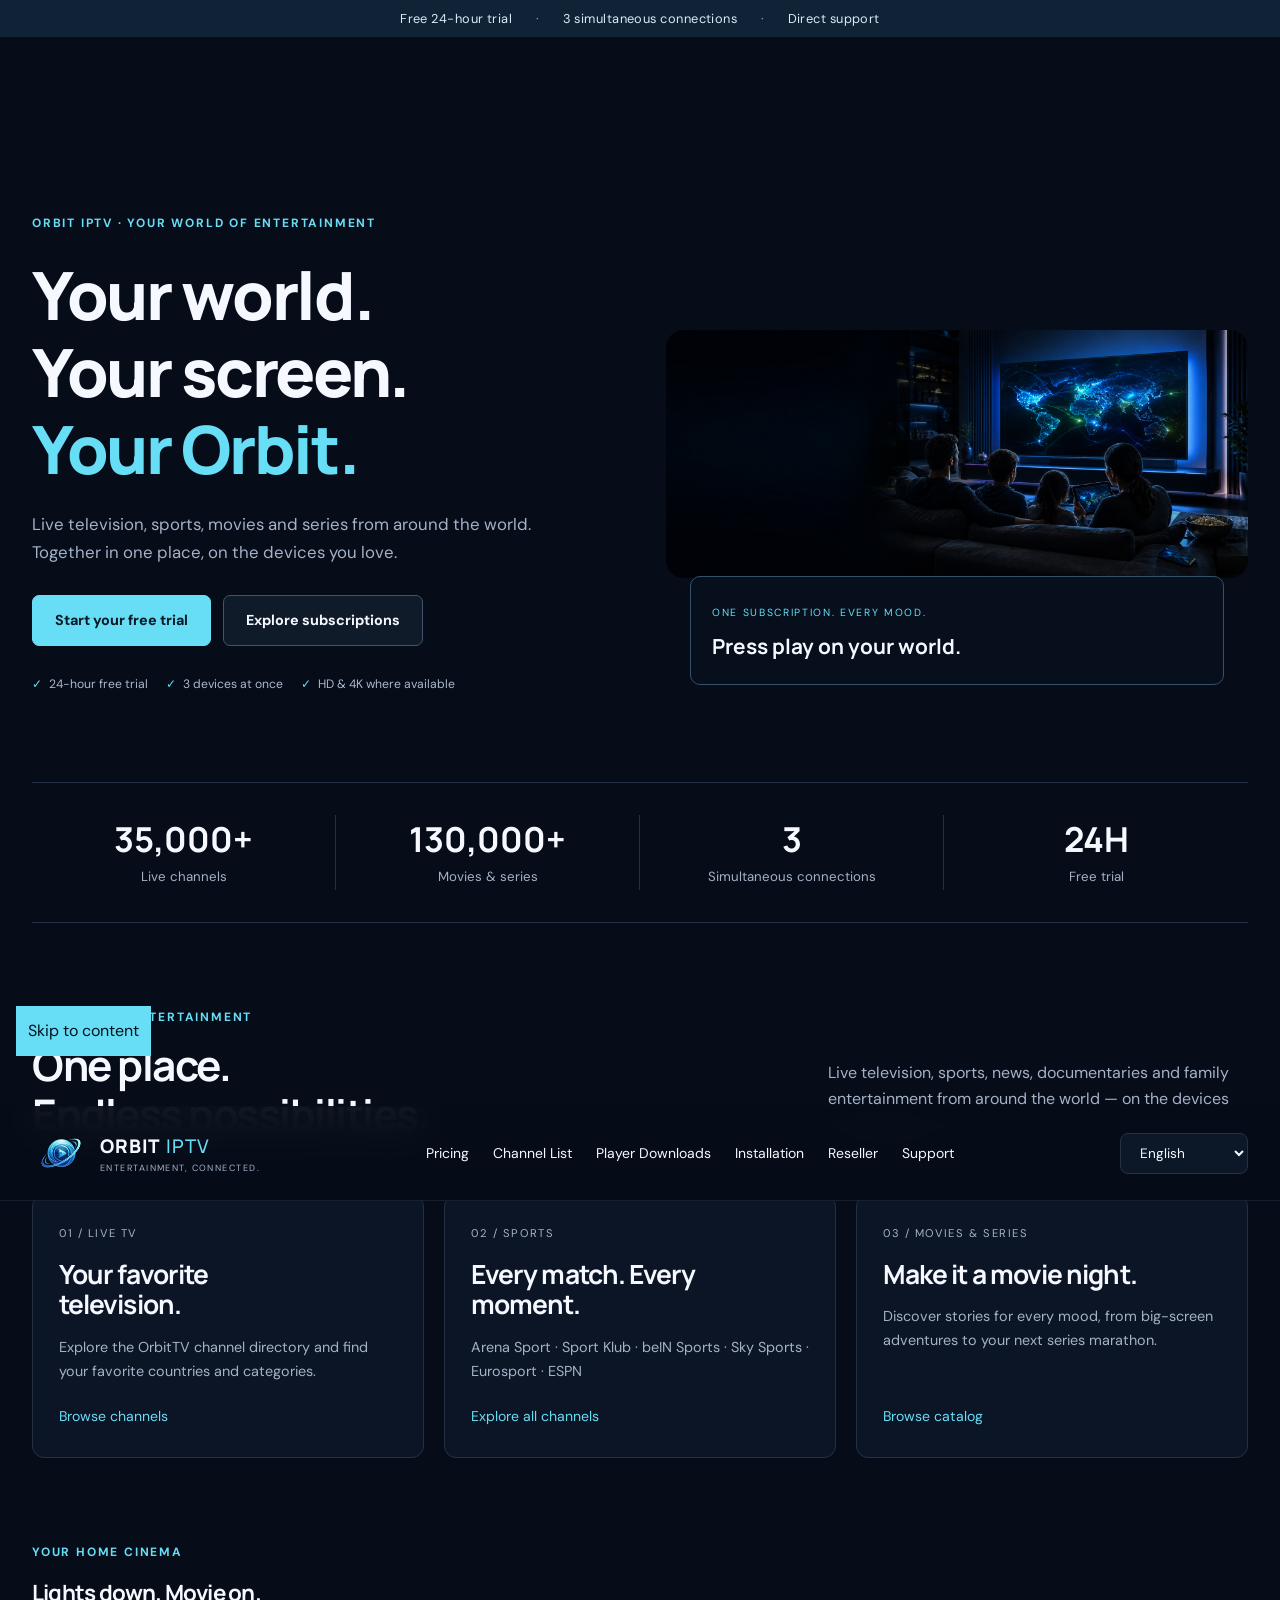
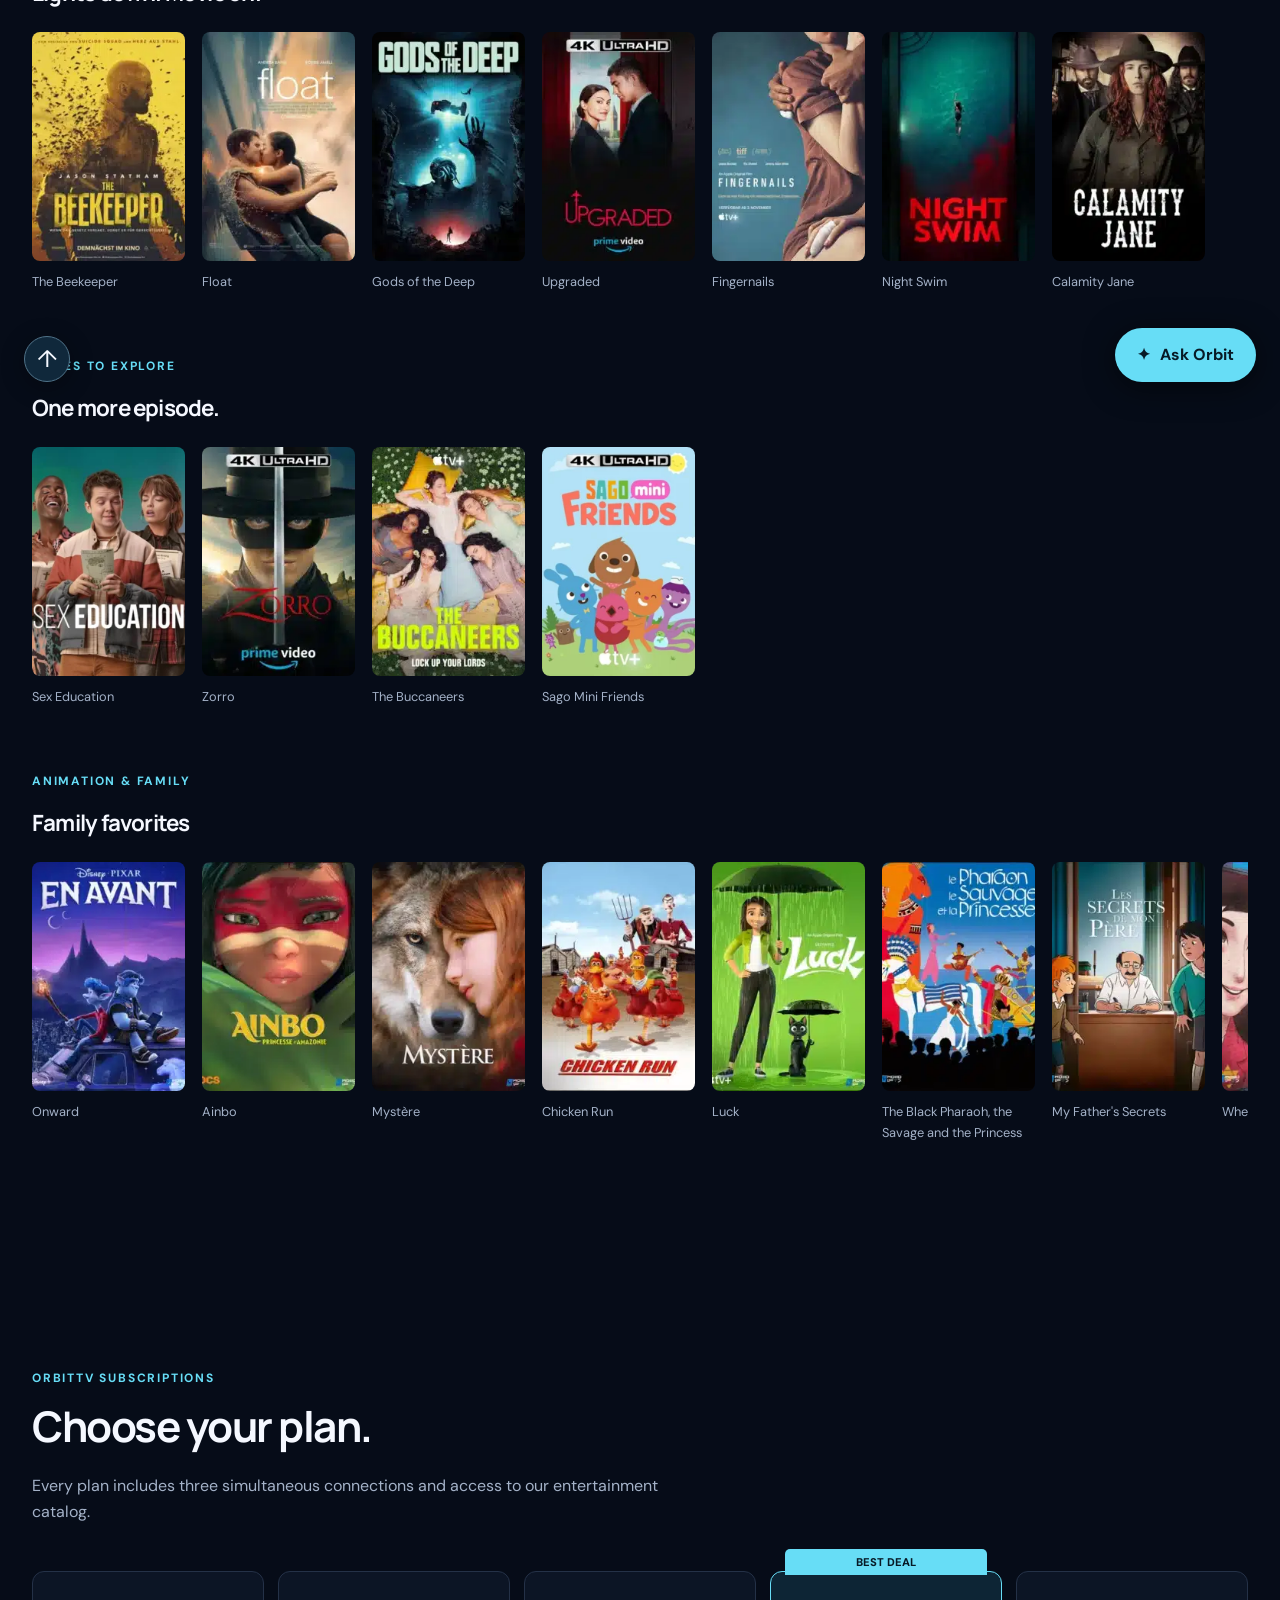
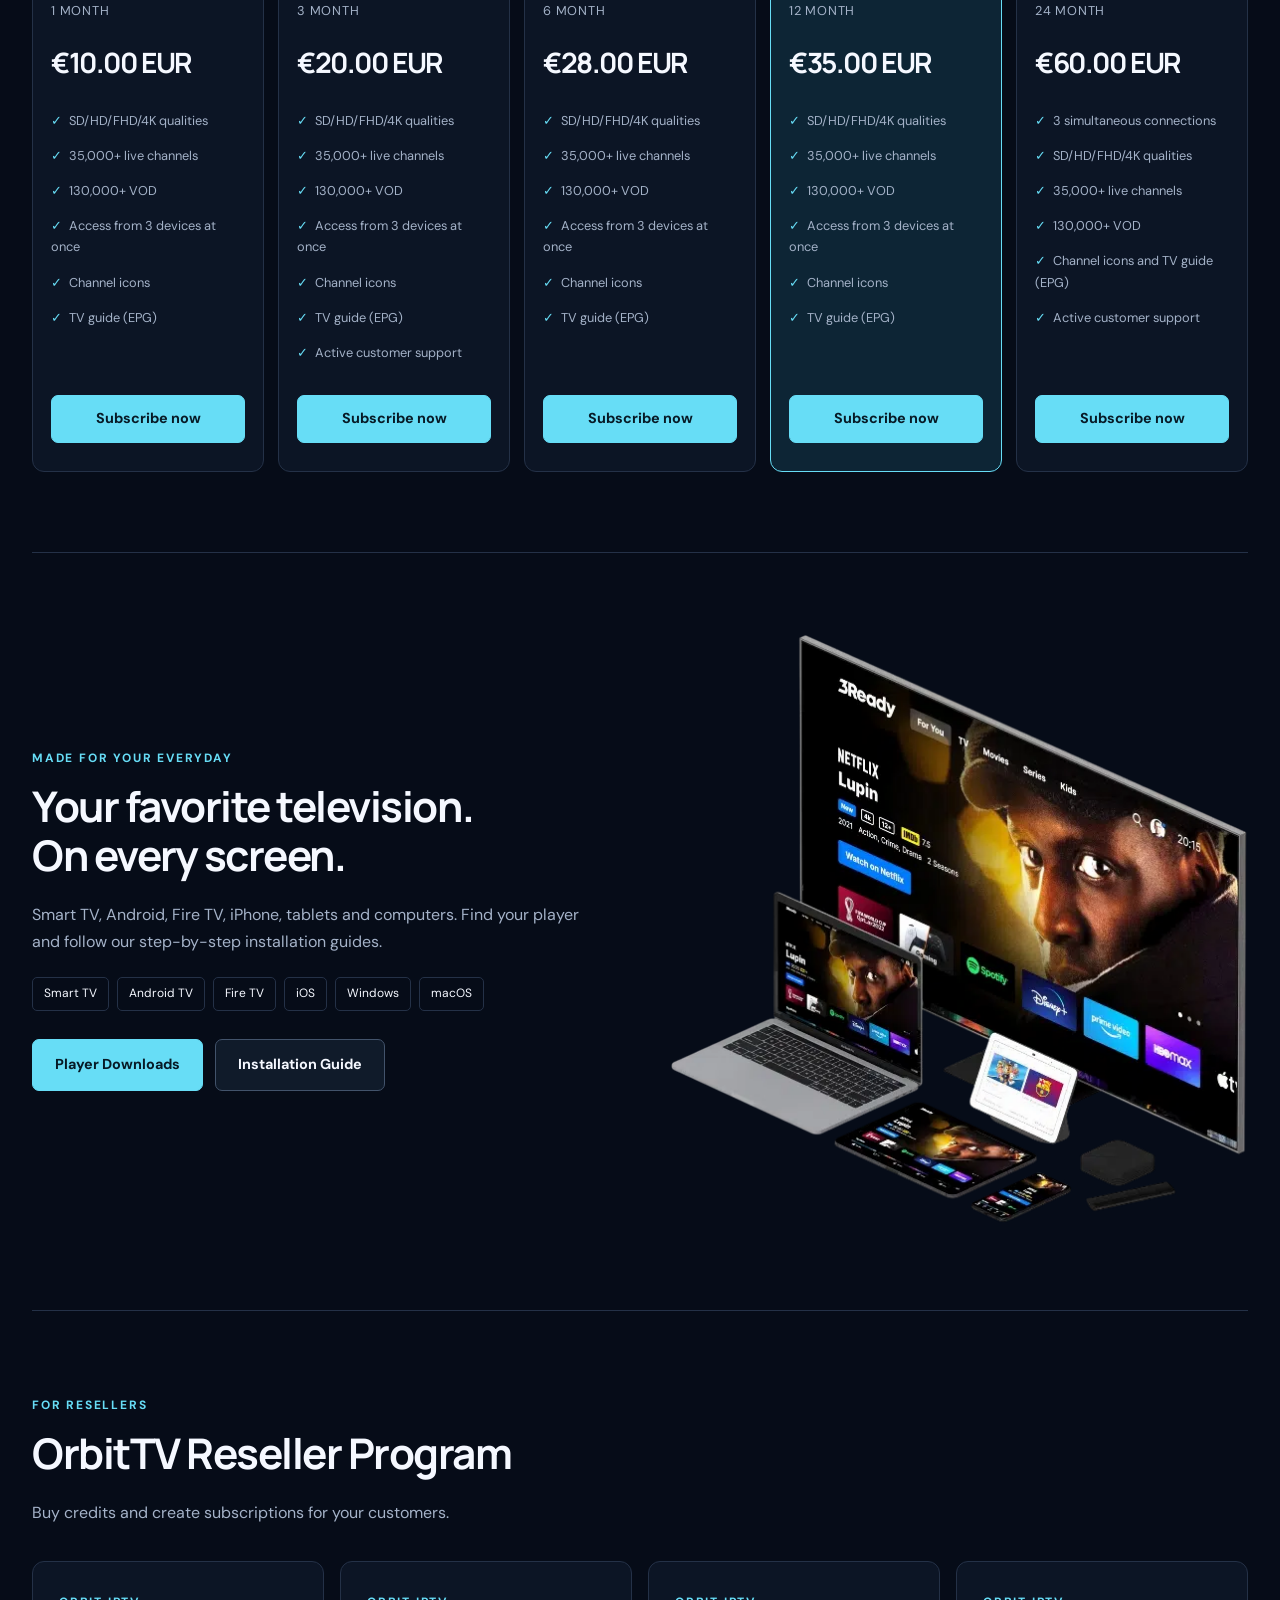
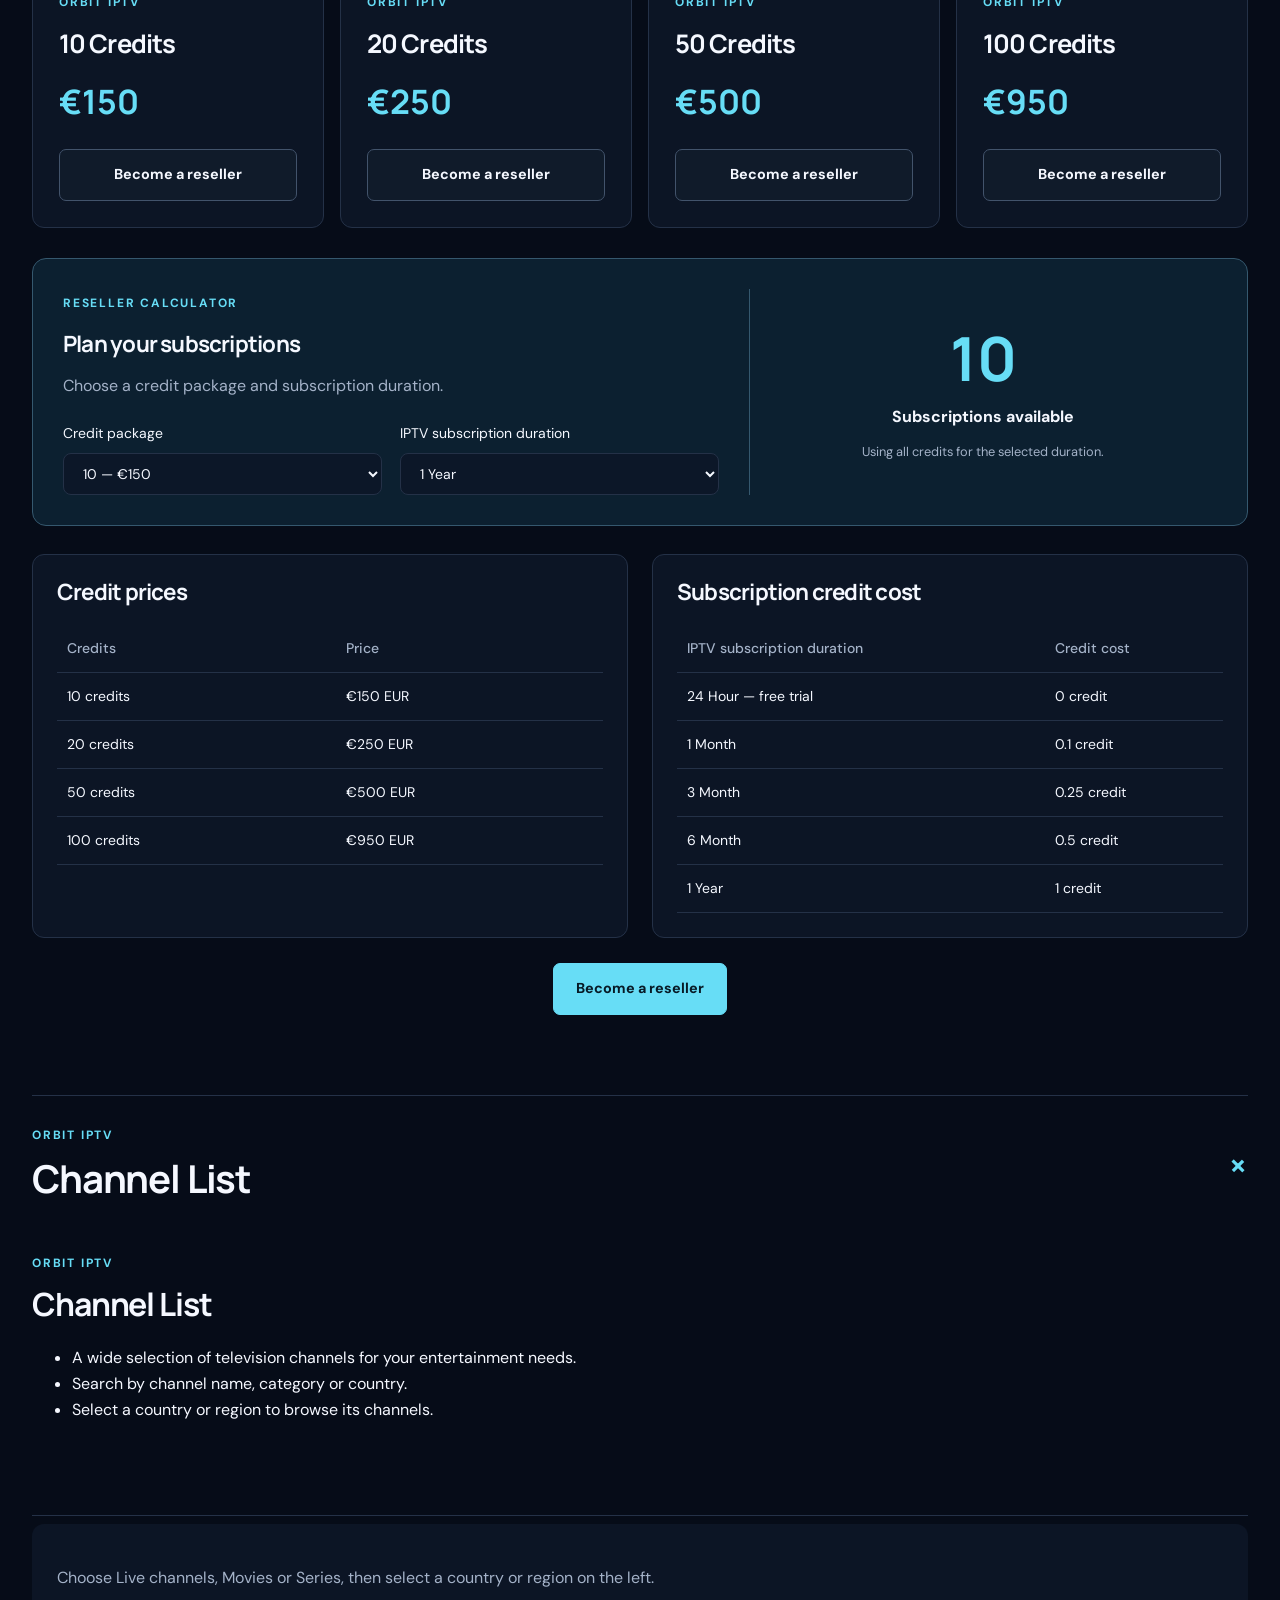
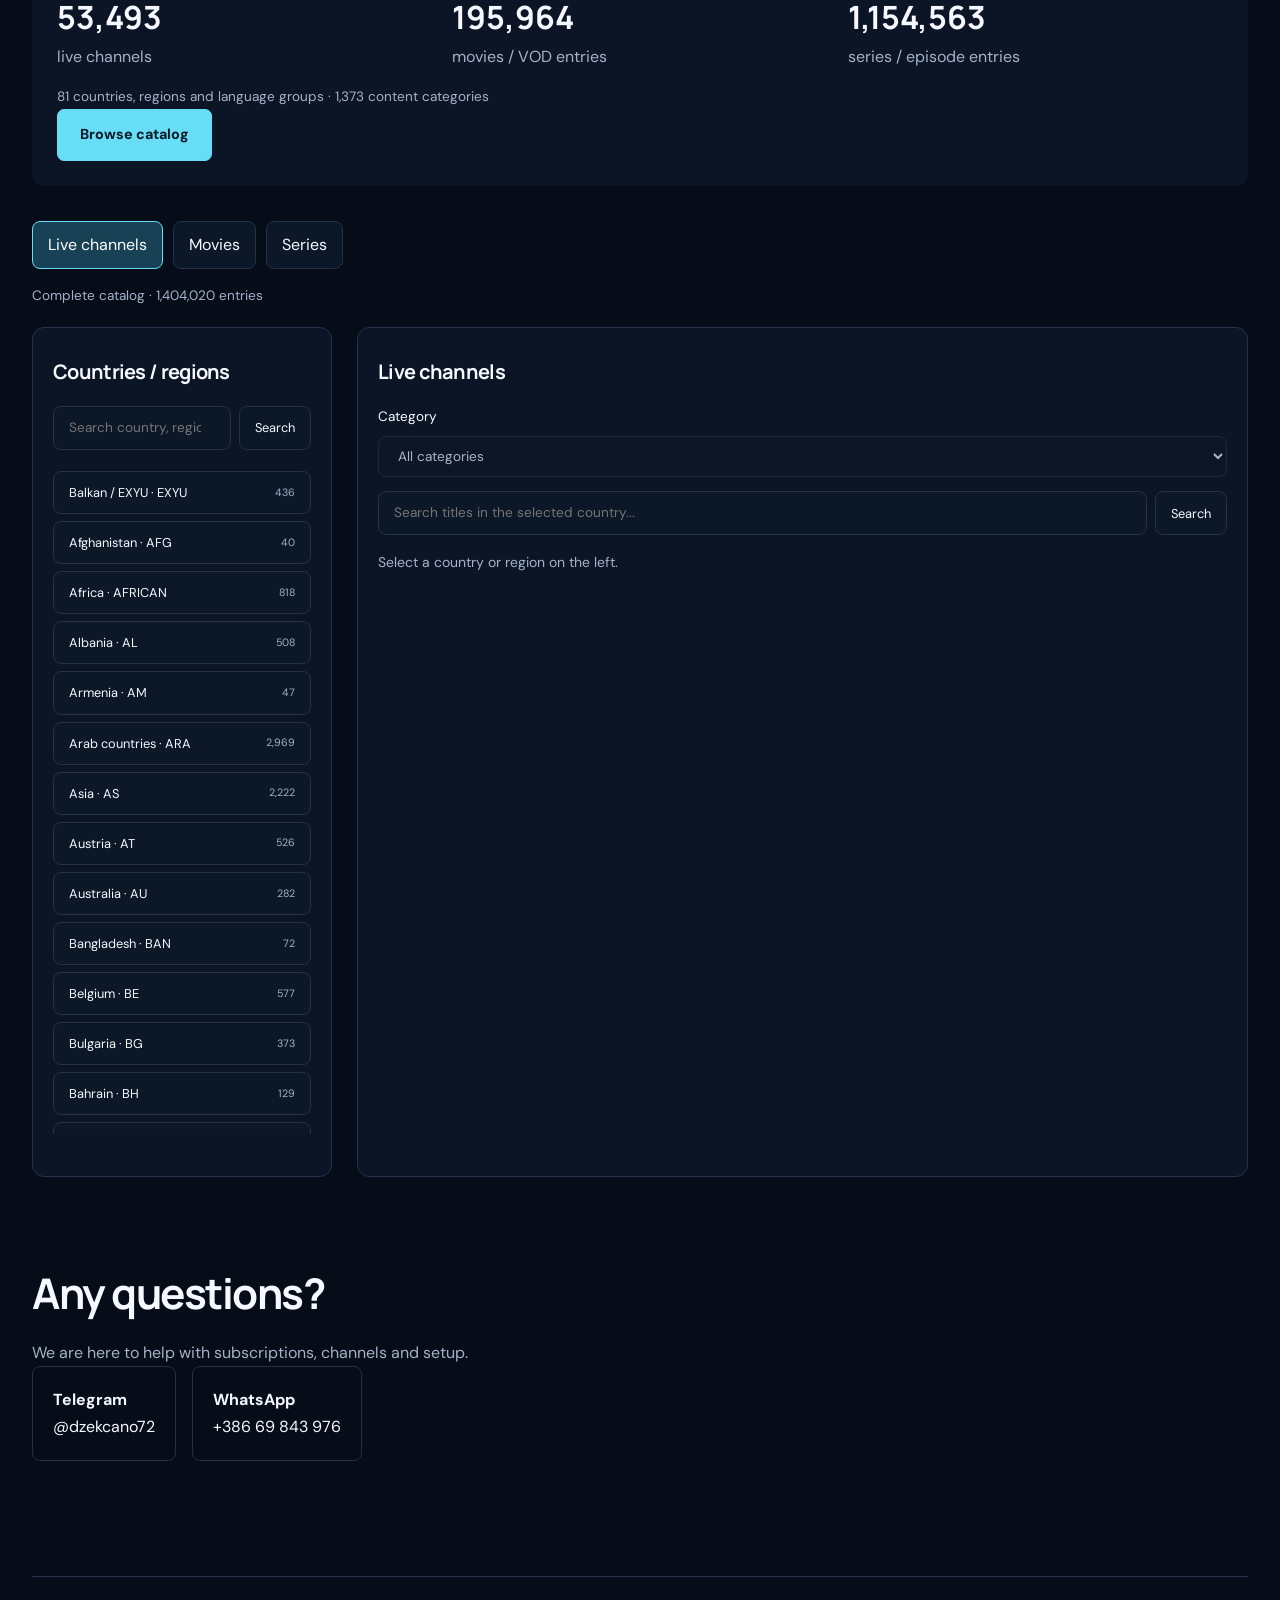
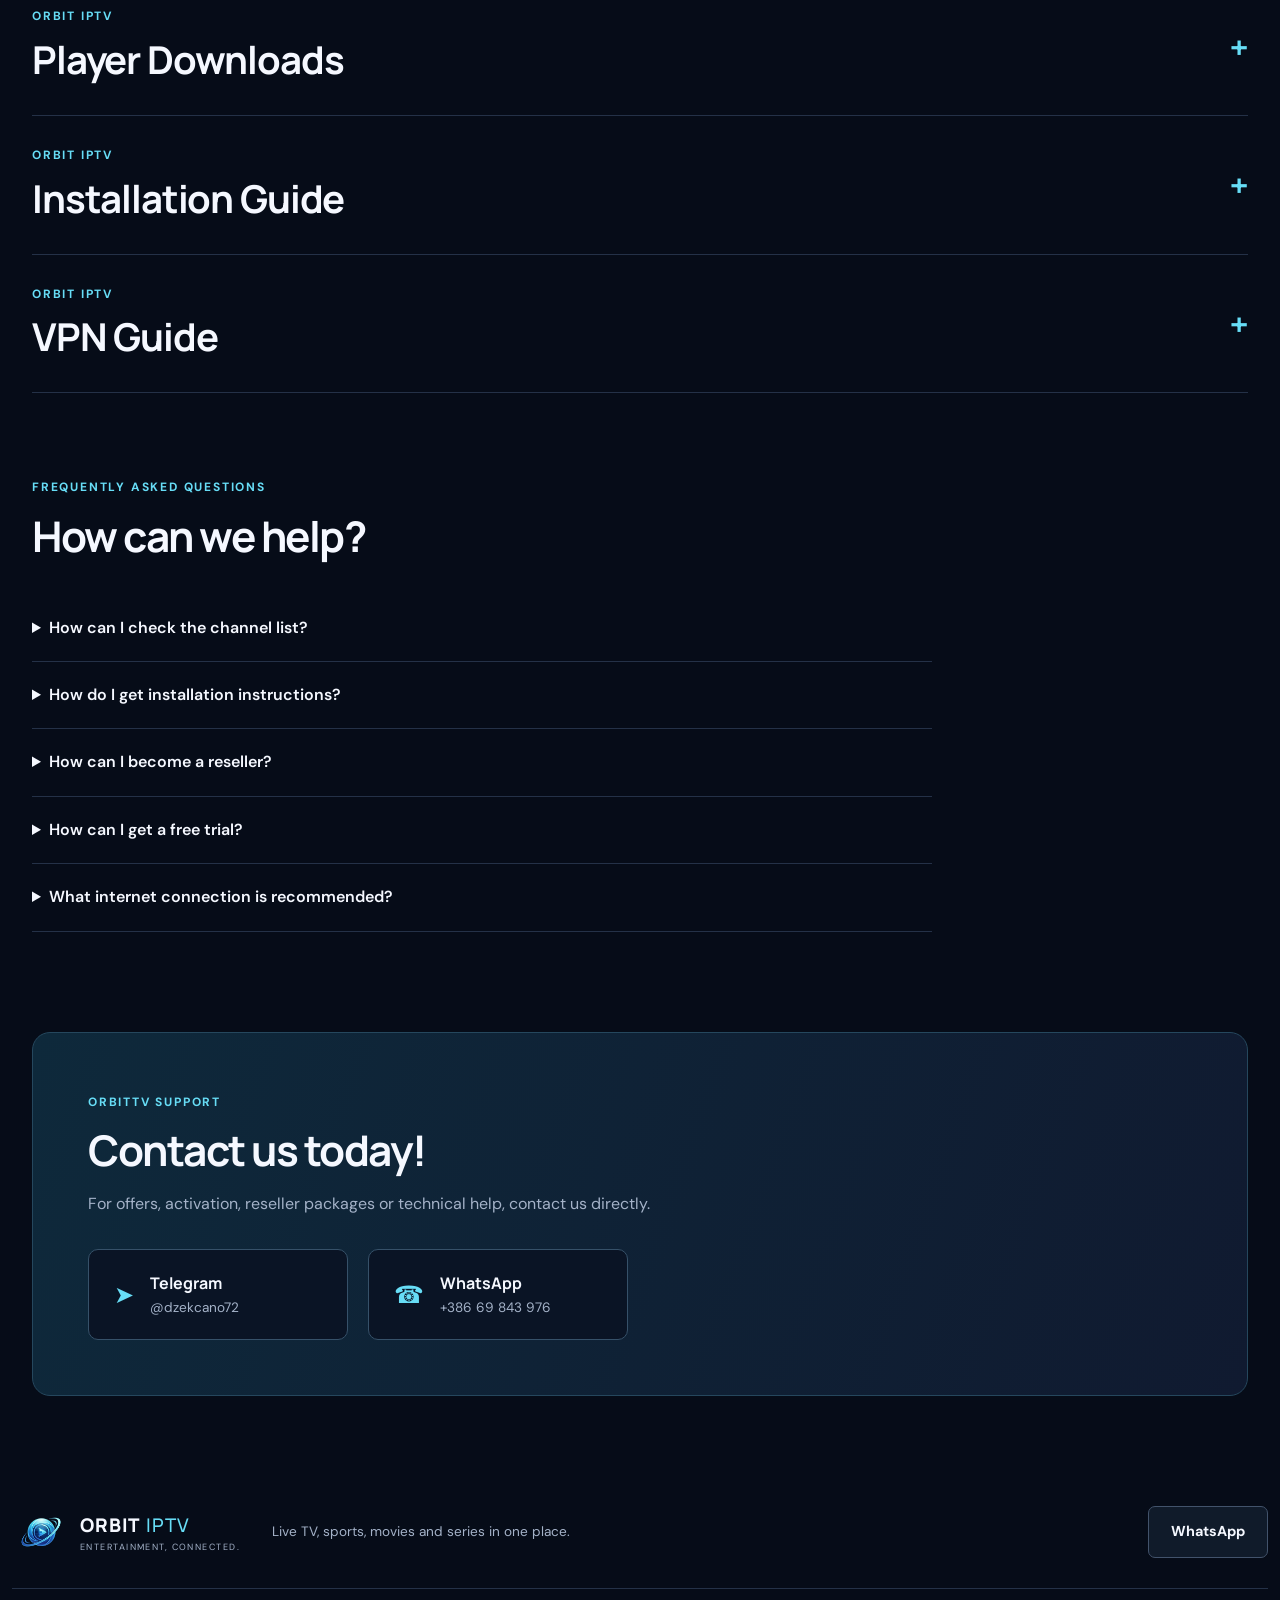
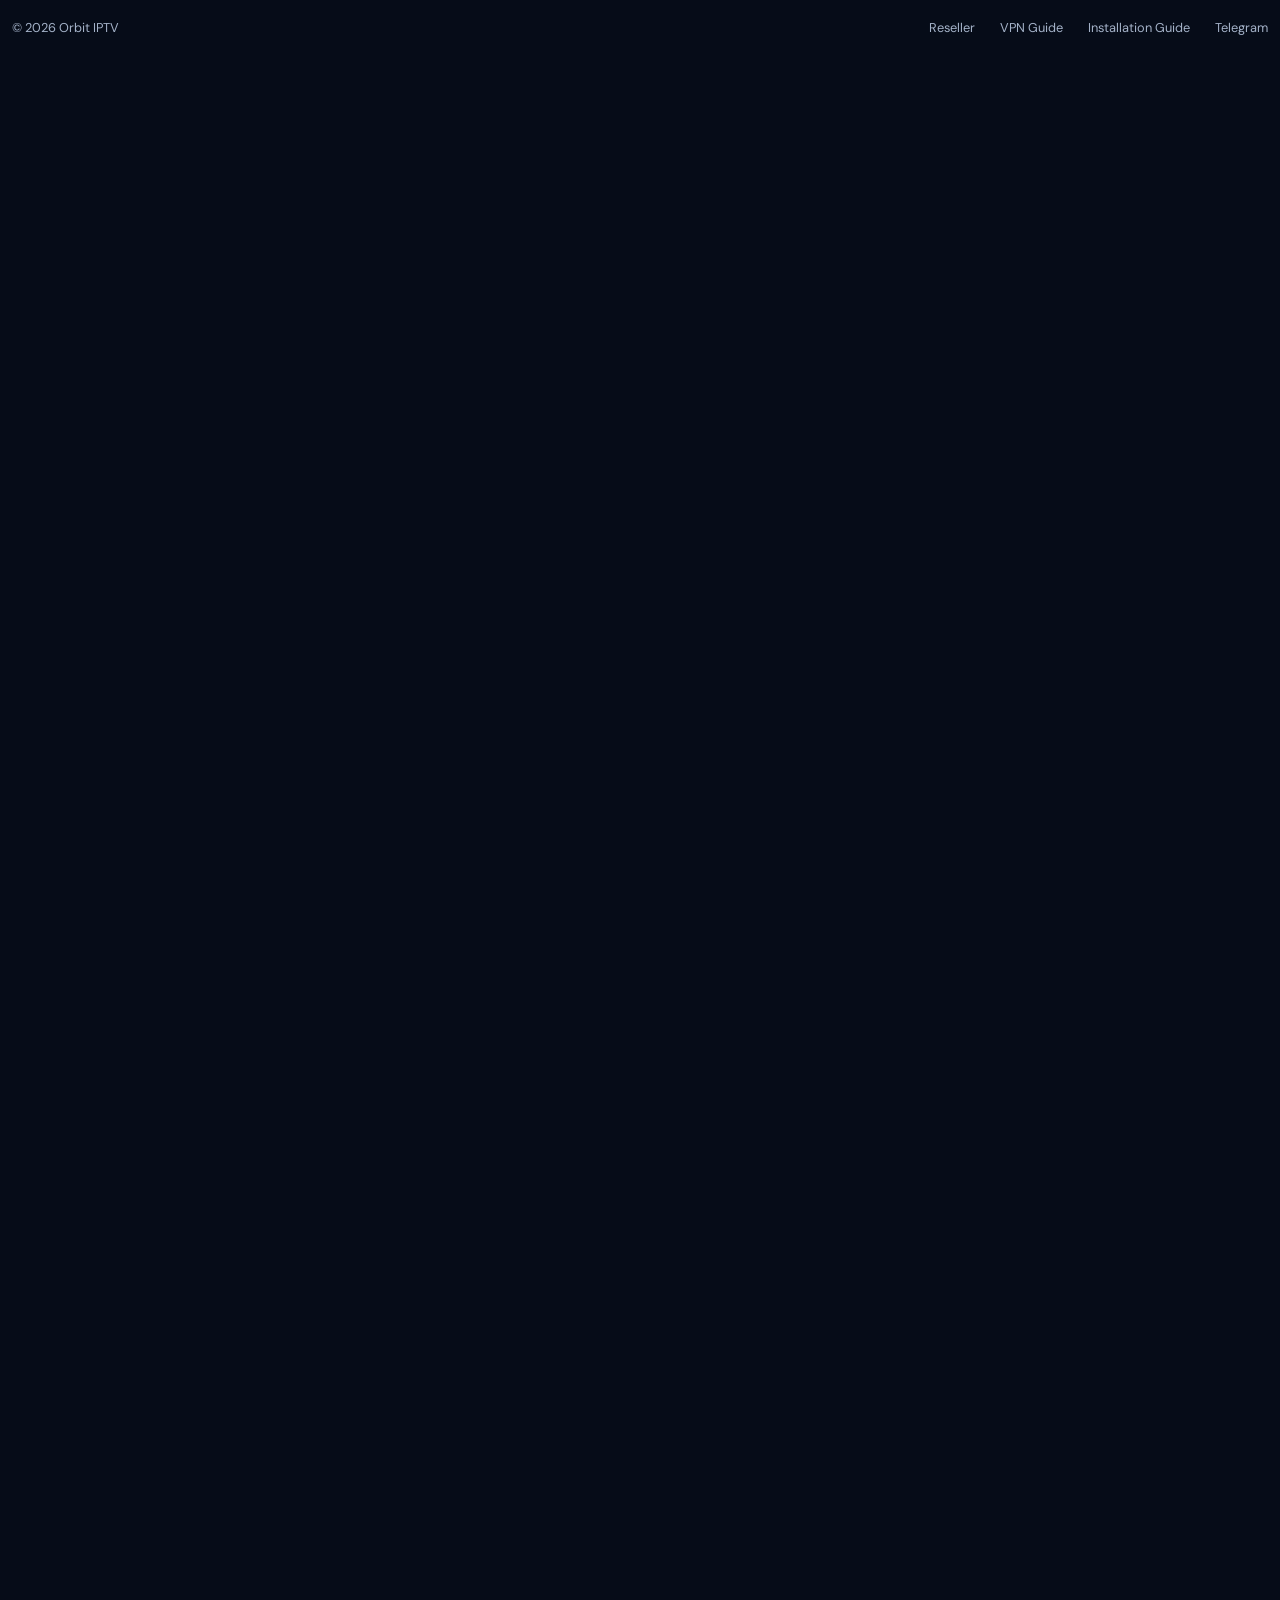
==== channels.html @ 63619c40 "Publish Orbit IPTV one-page multilingual website" ====
<!doctype html><html lang="en"><meta charset="utf-8"><meta http-equiv="refresh" content="0;url=./index.html#channels"><title>Channel List | Orbit IPTV</title><a href="./index.html#channels">Channel List</a></html>
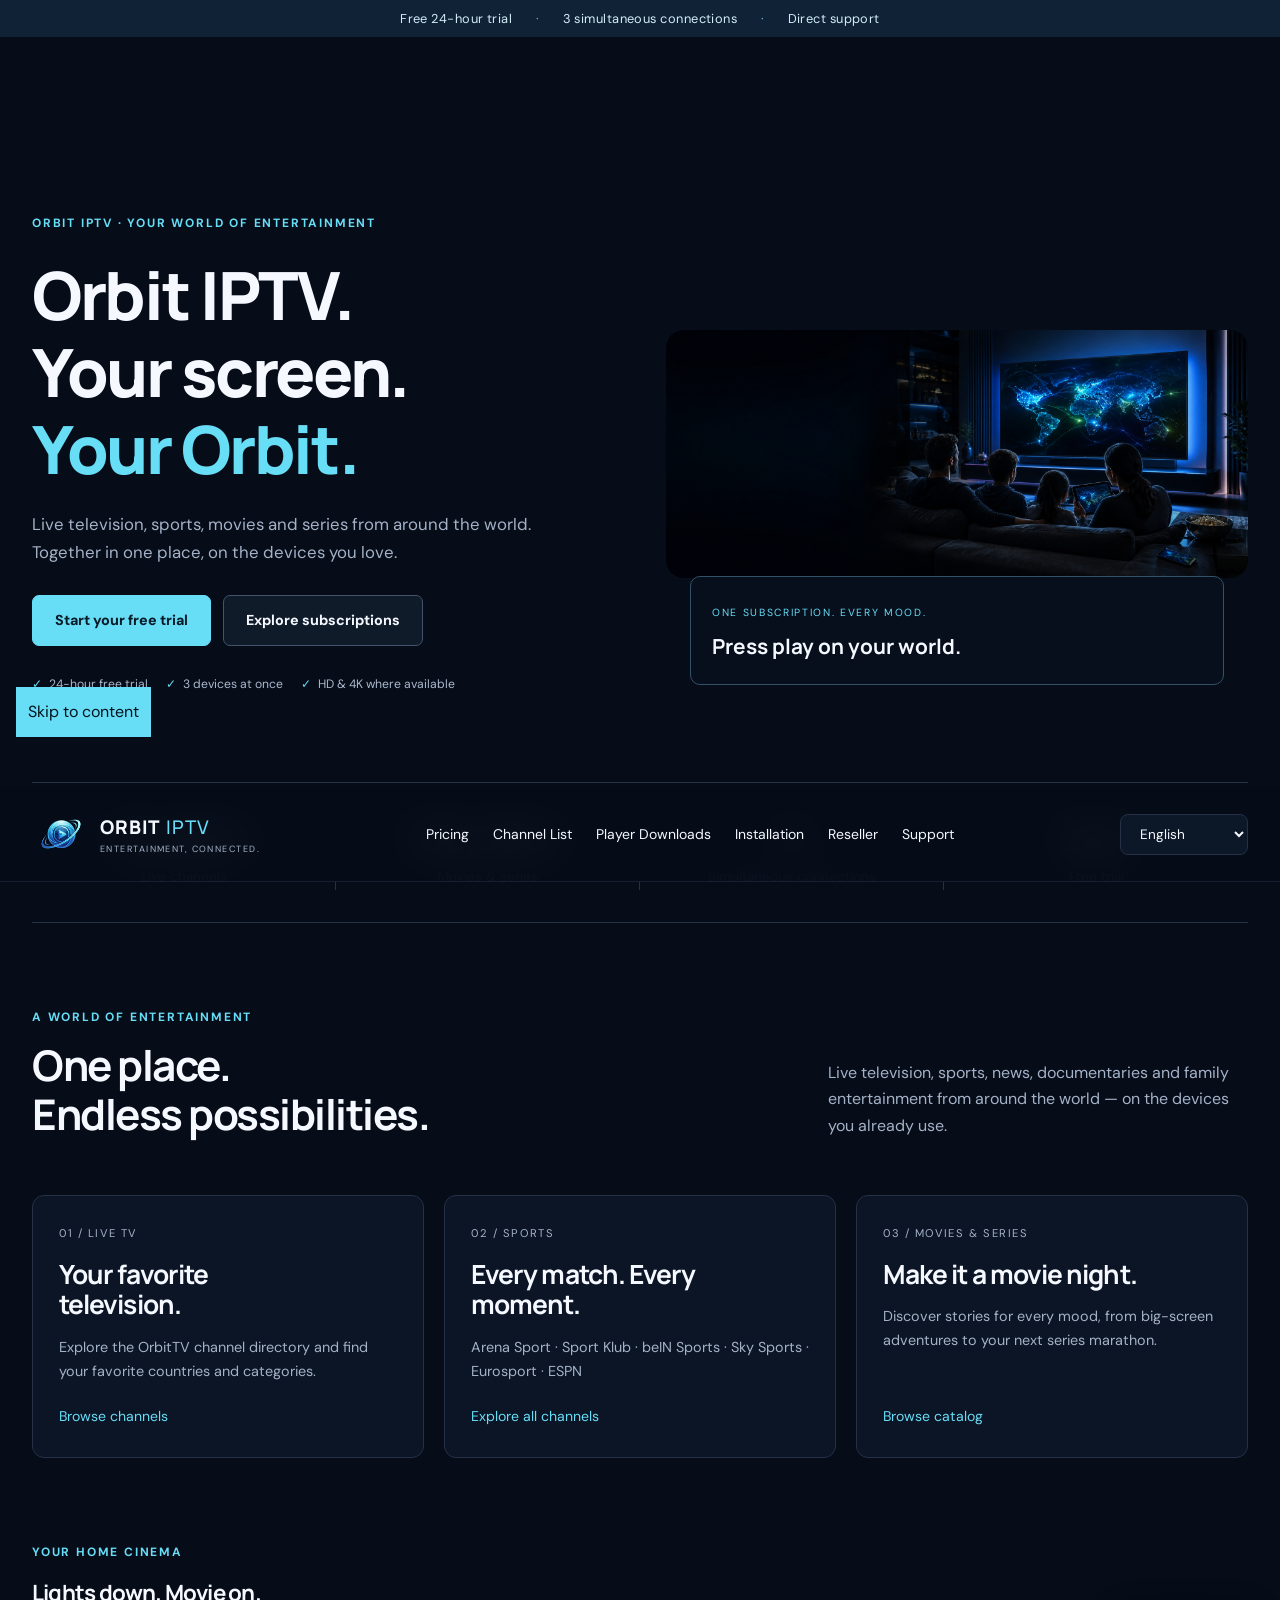
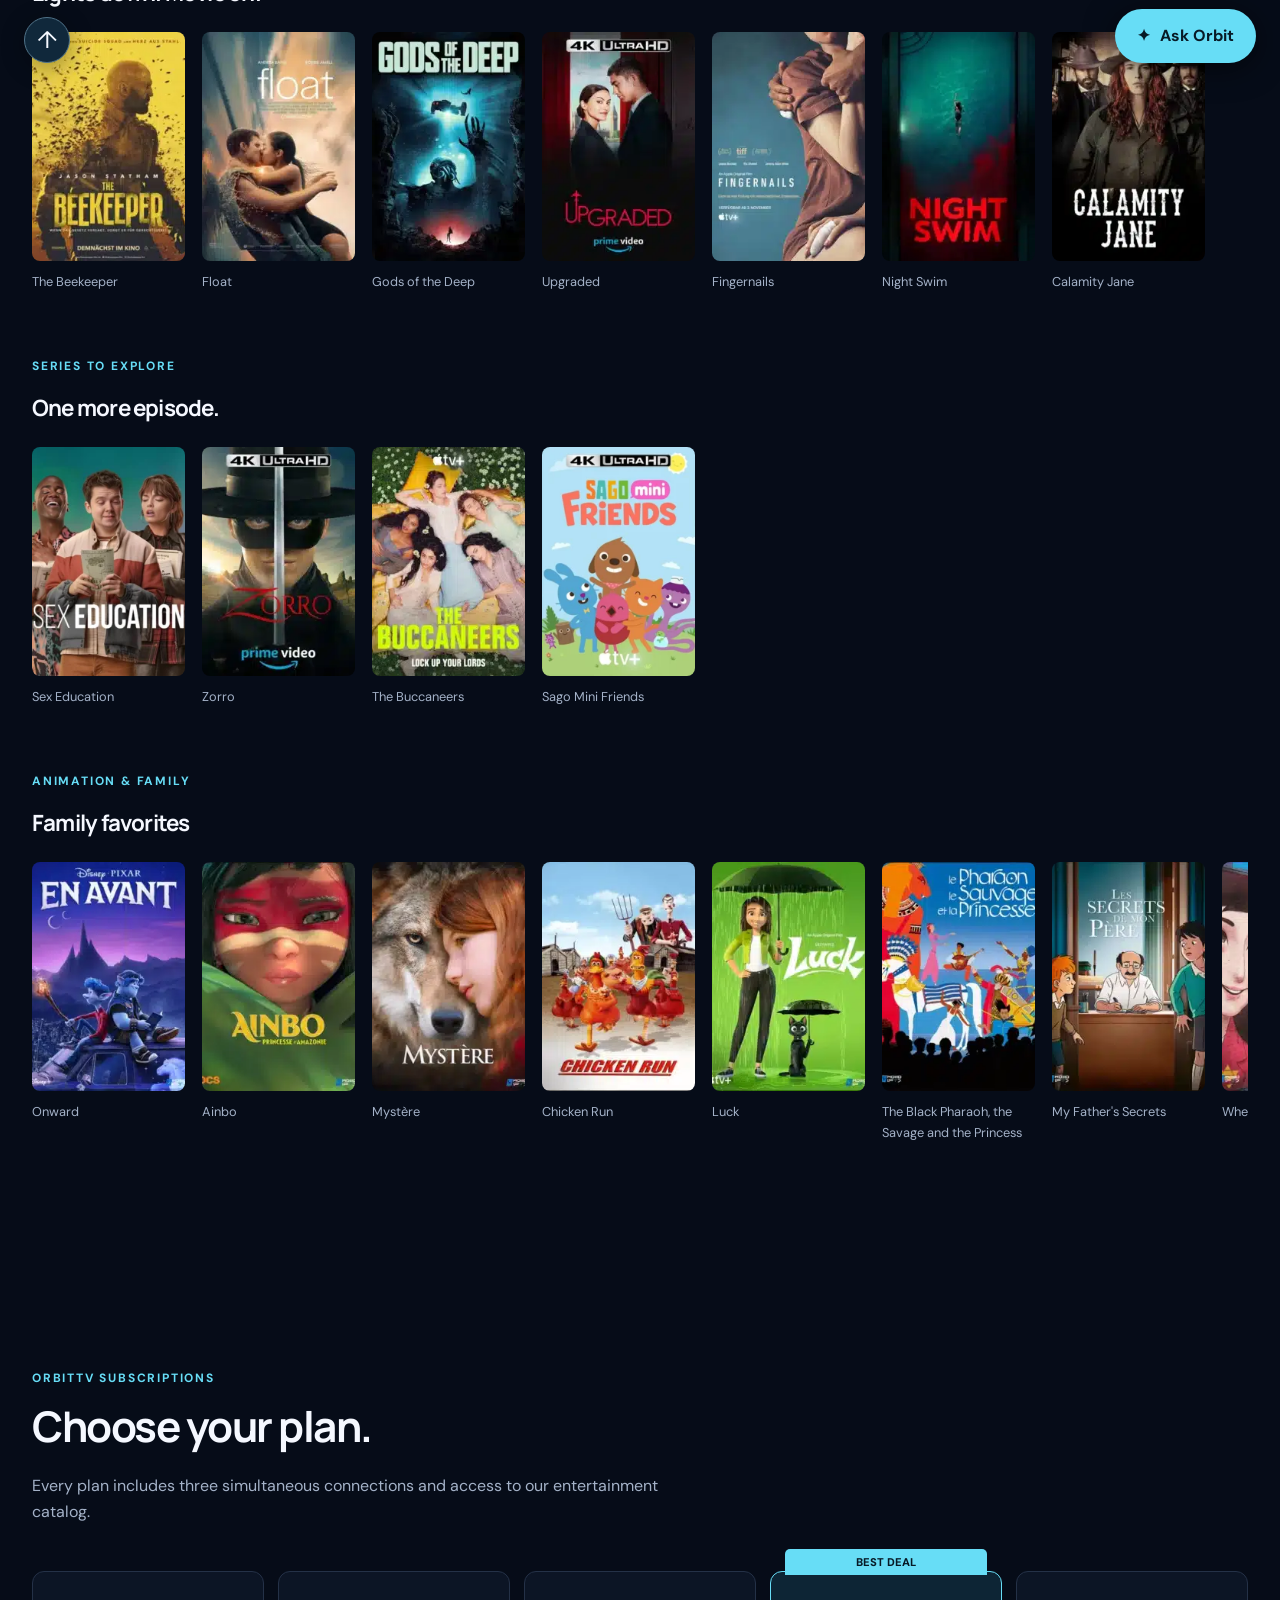
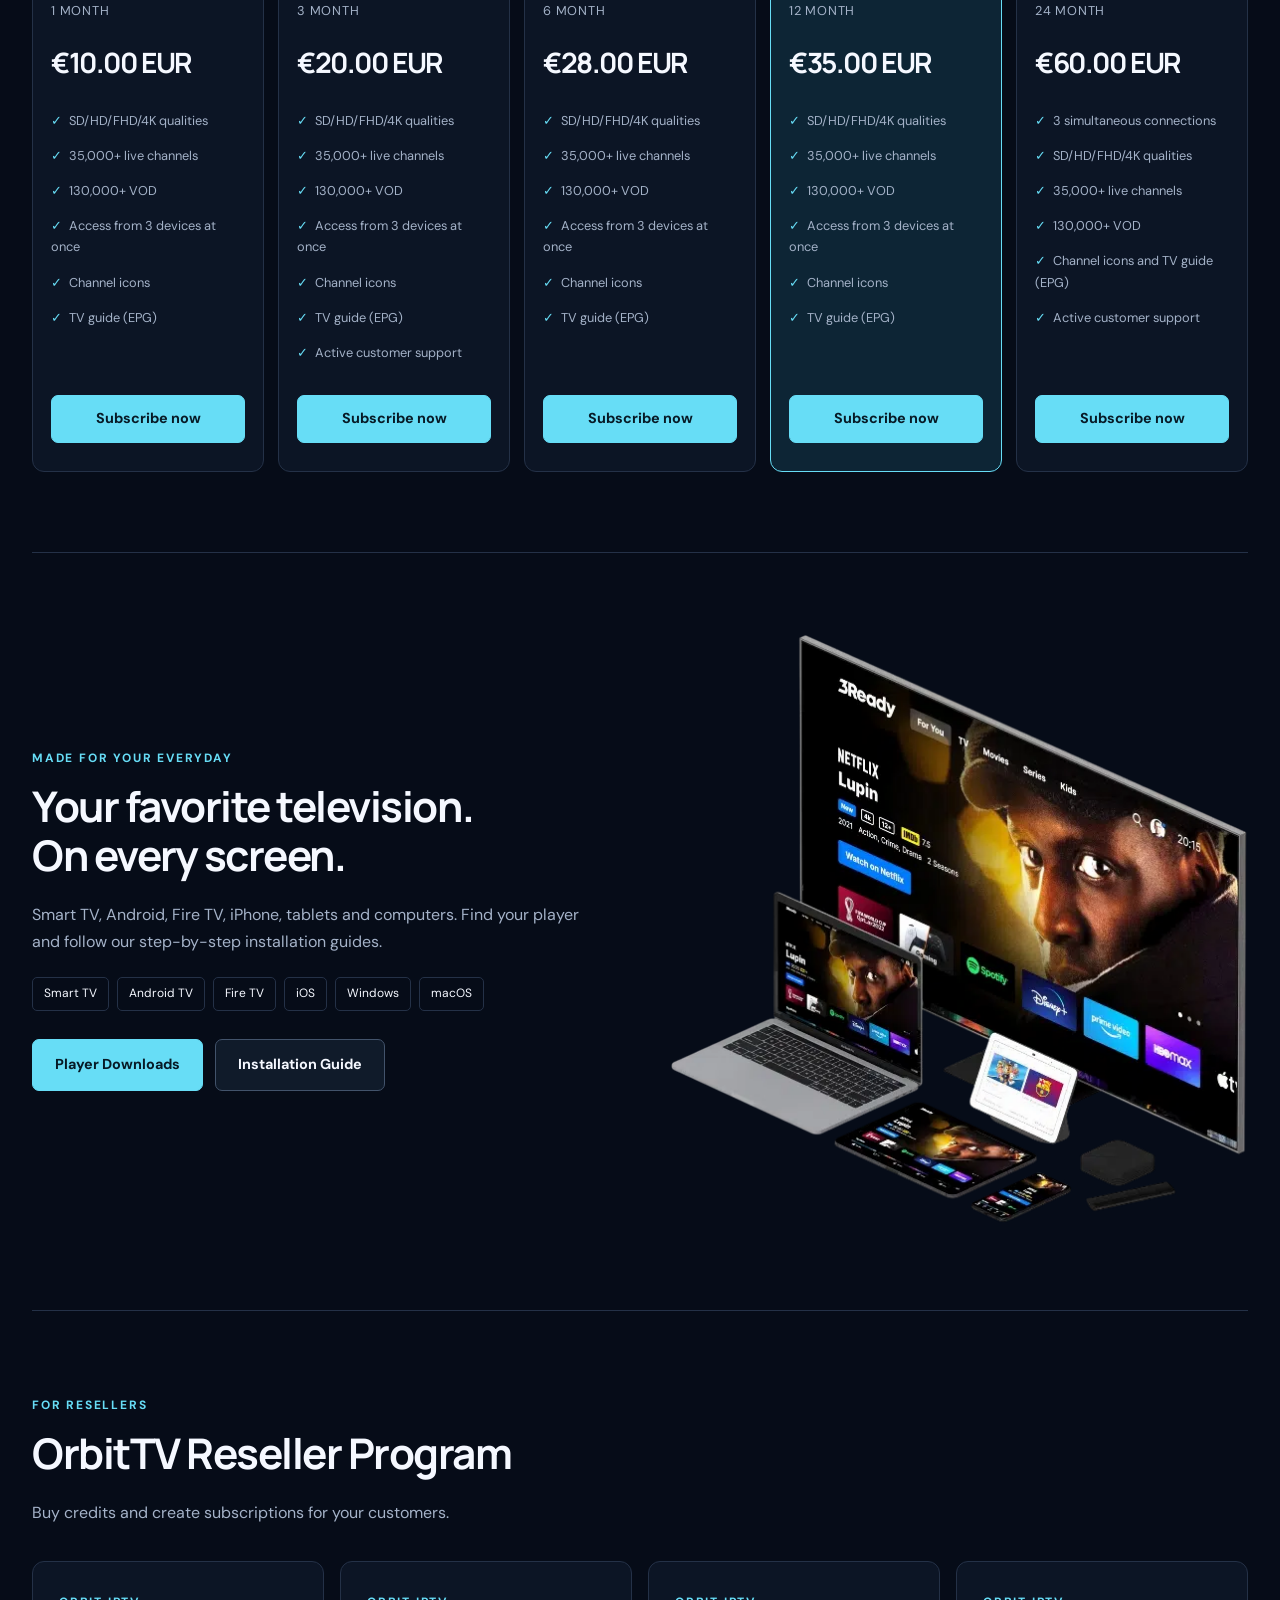
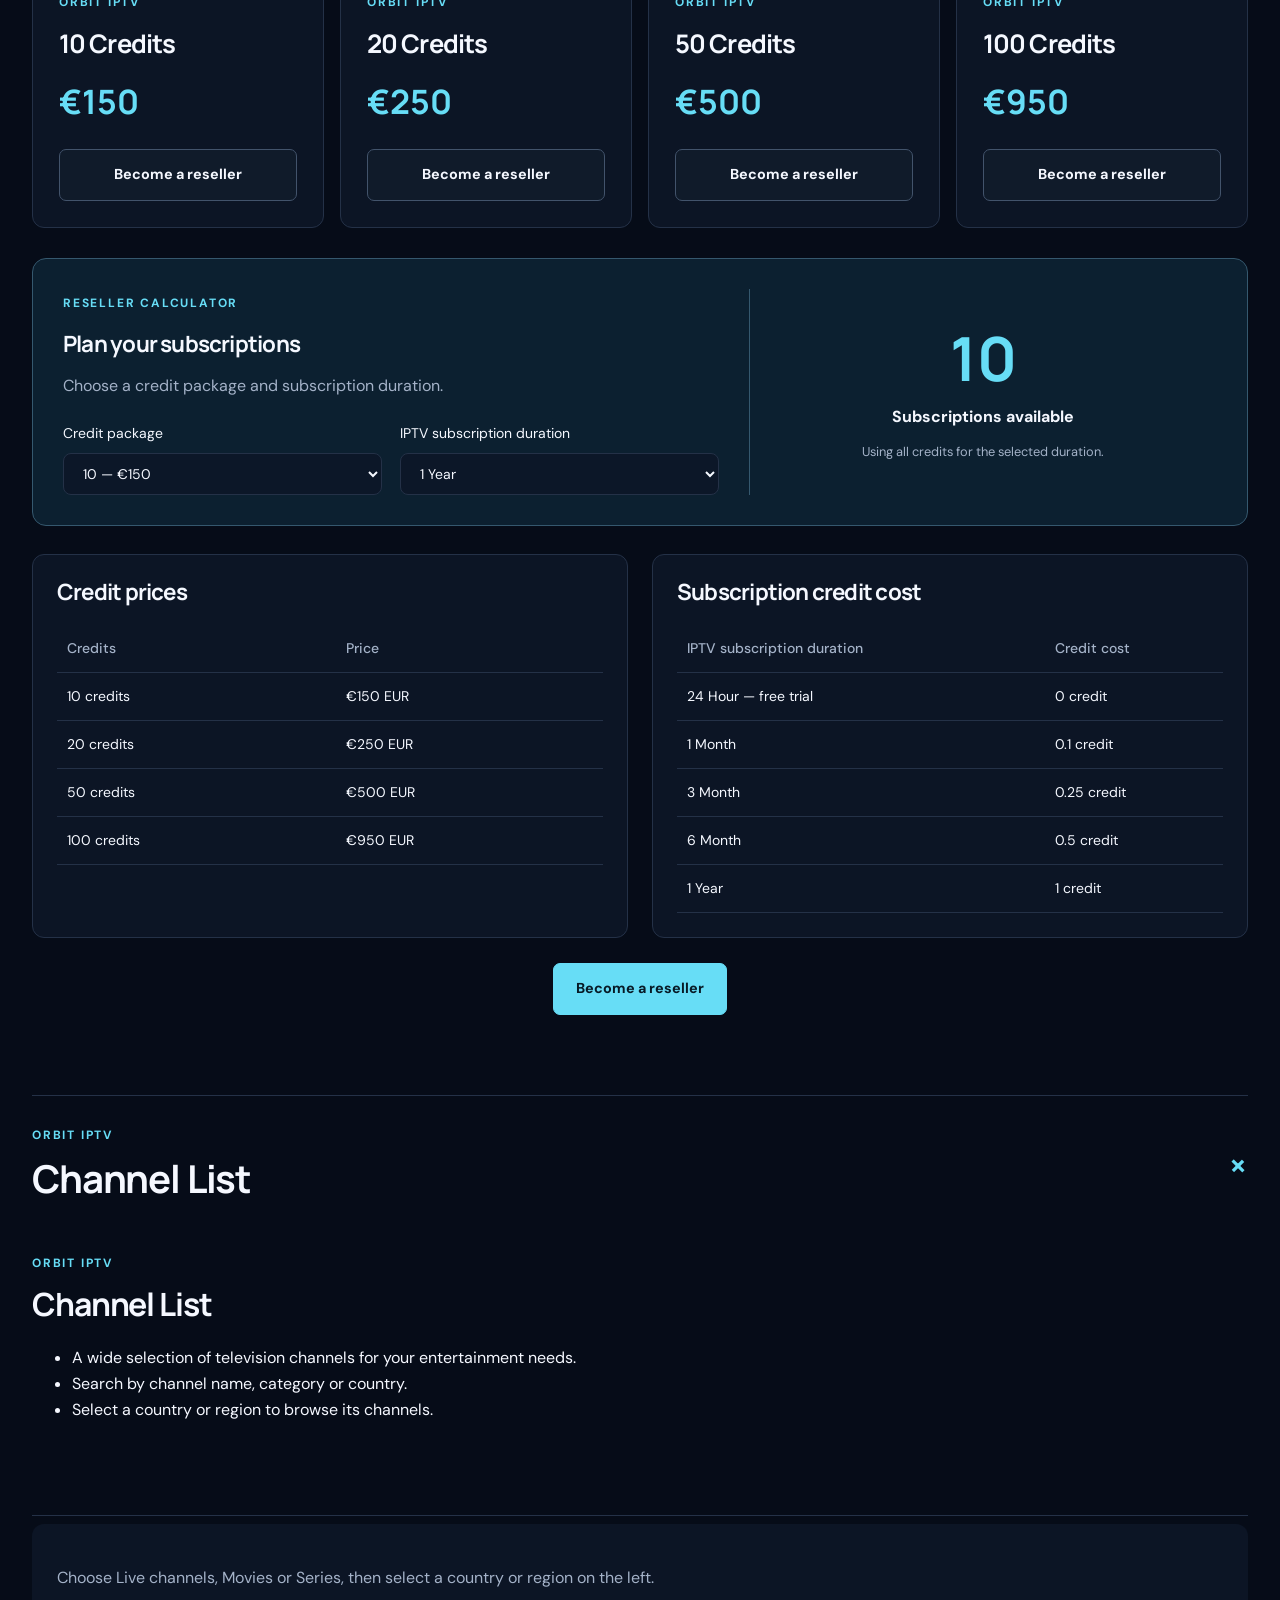
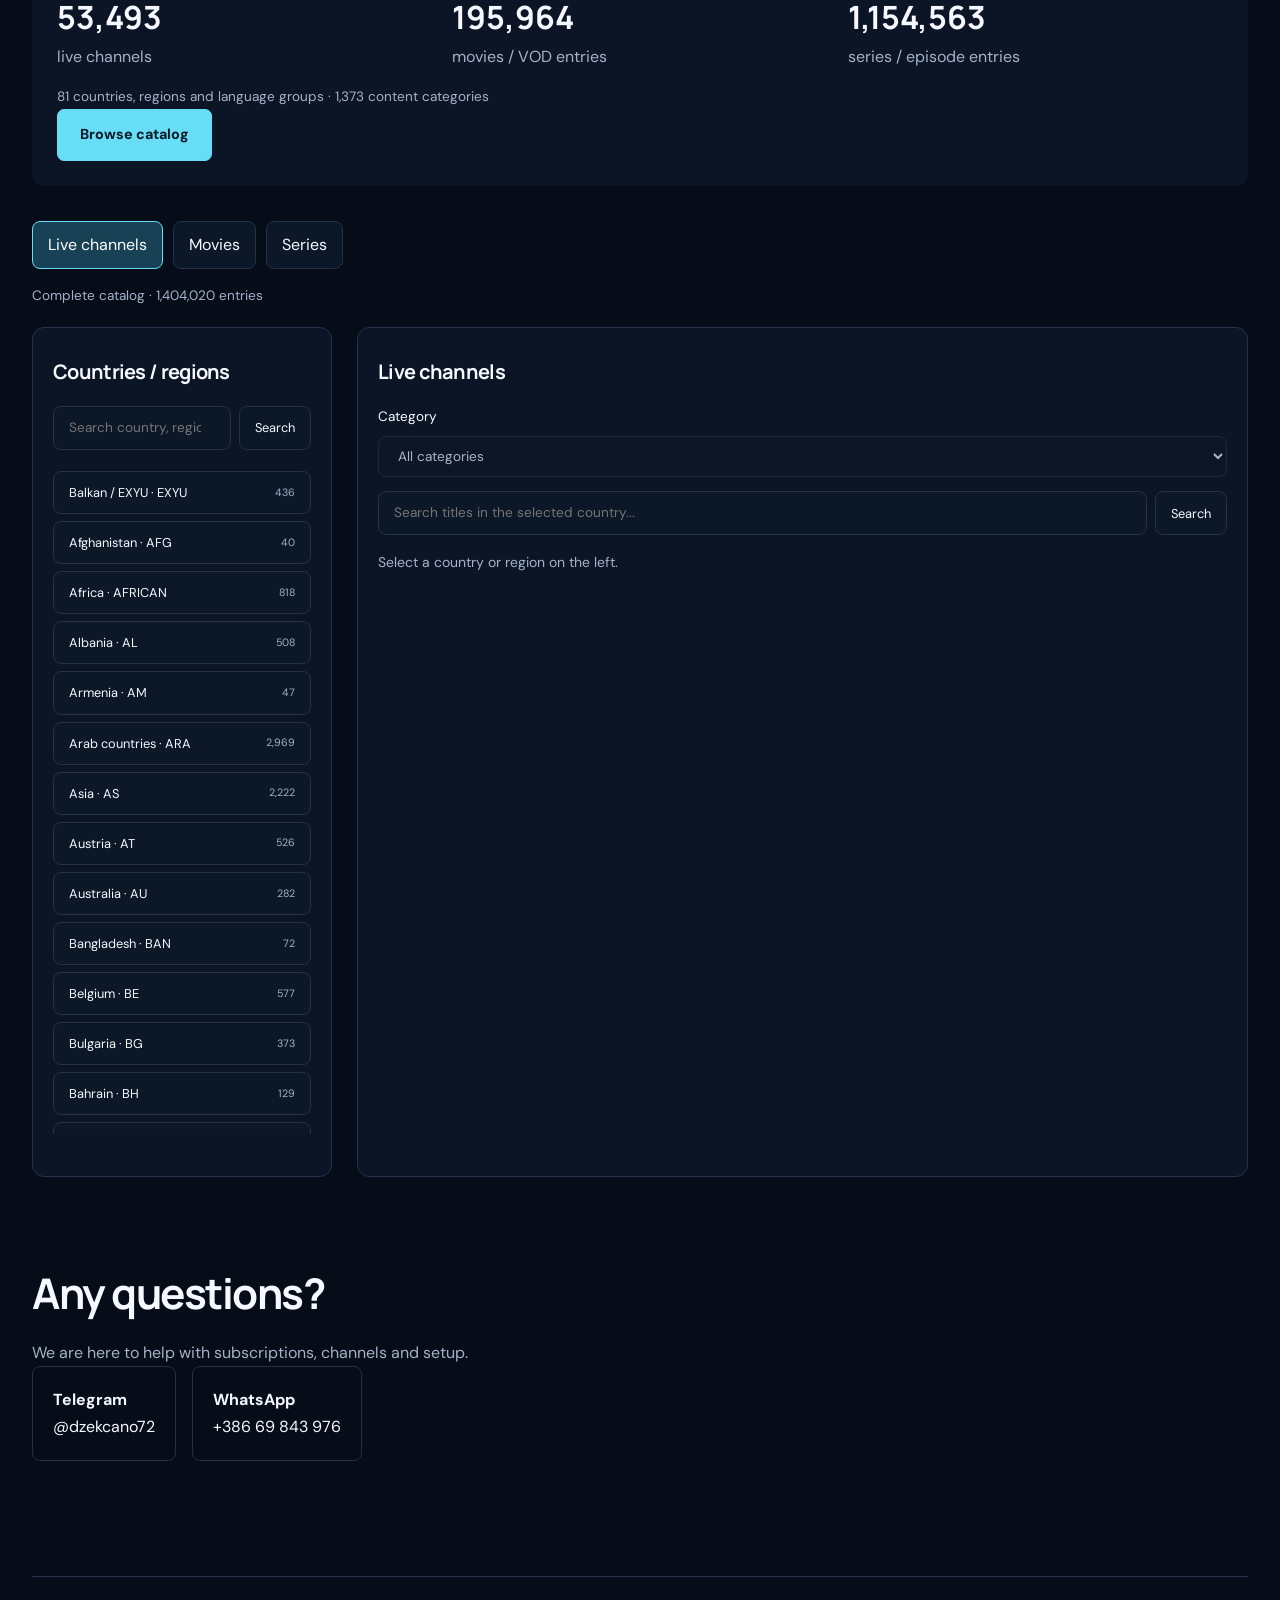
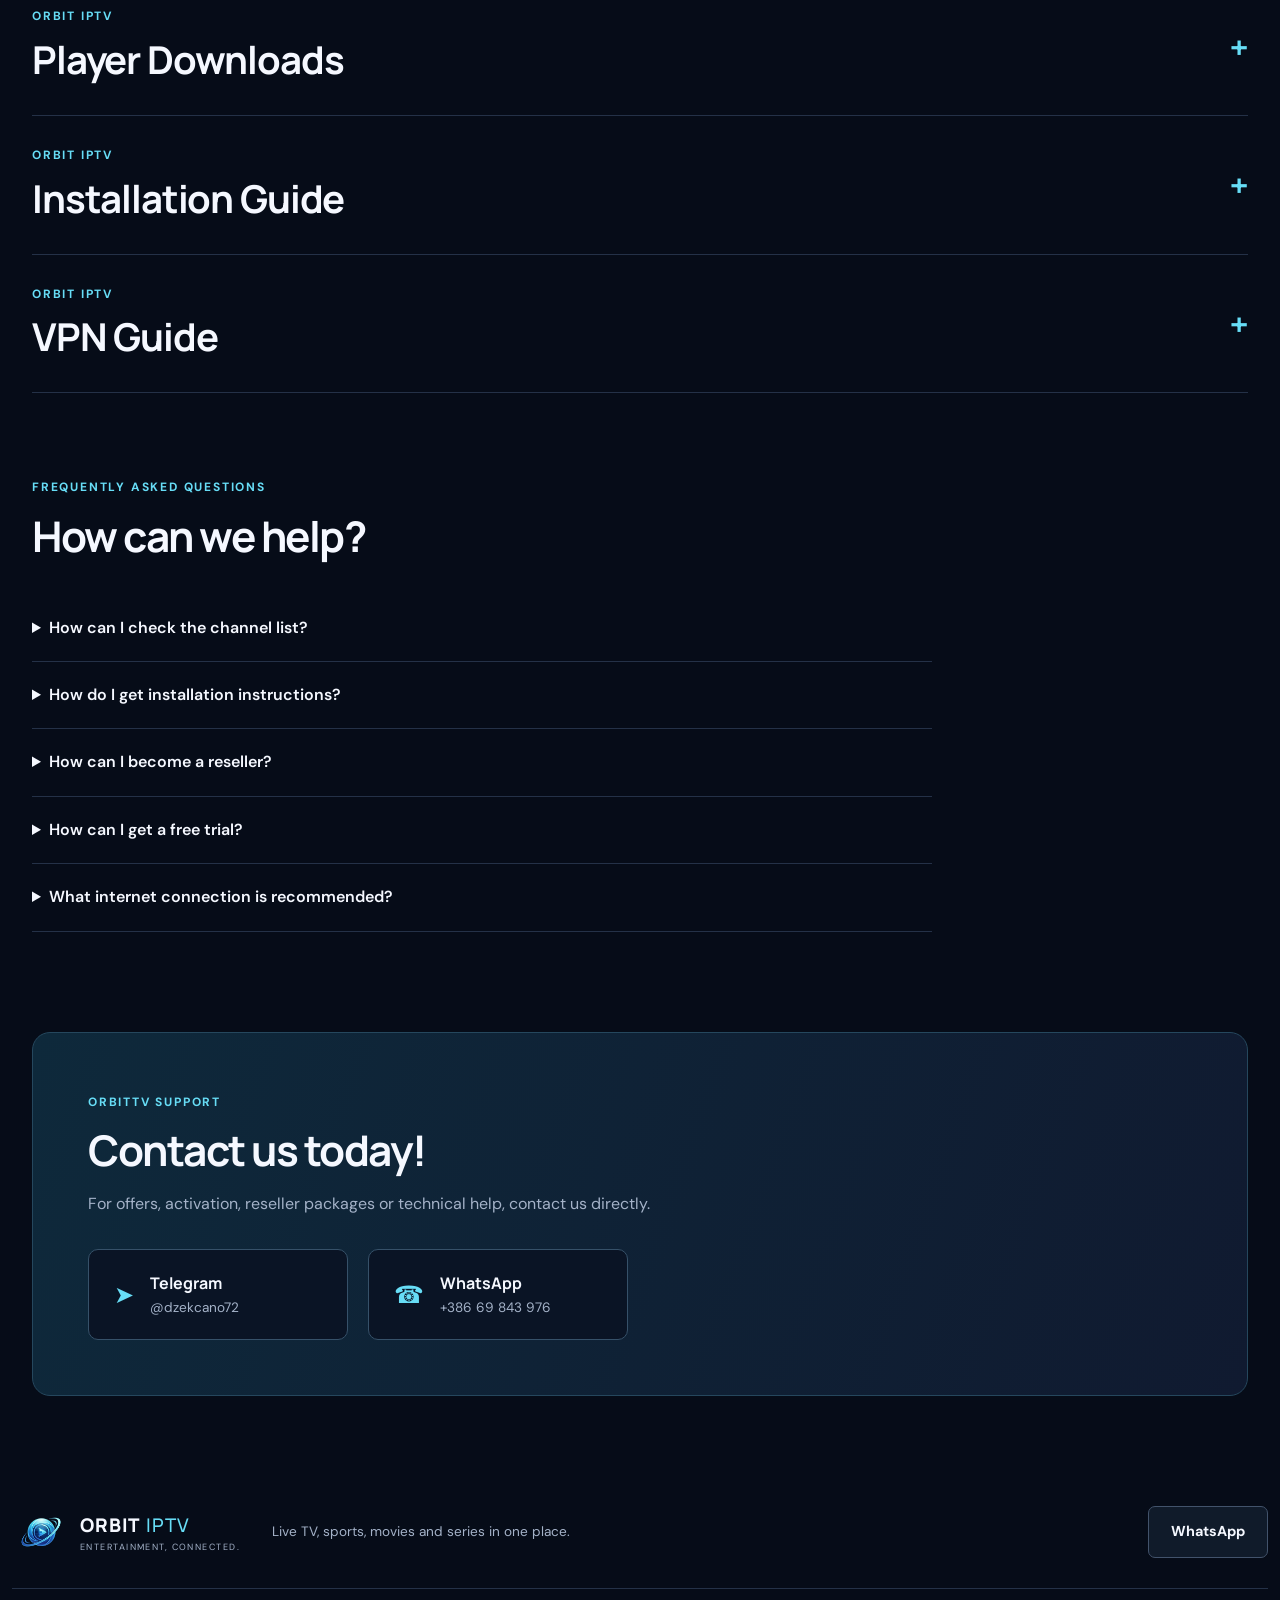
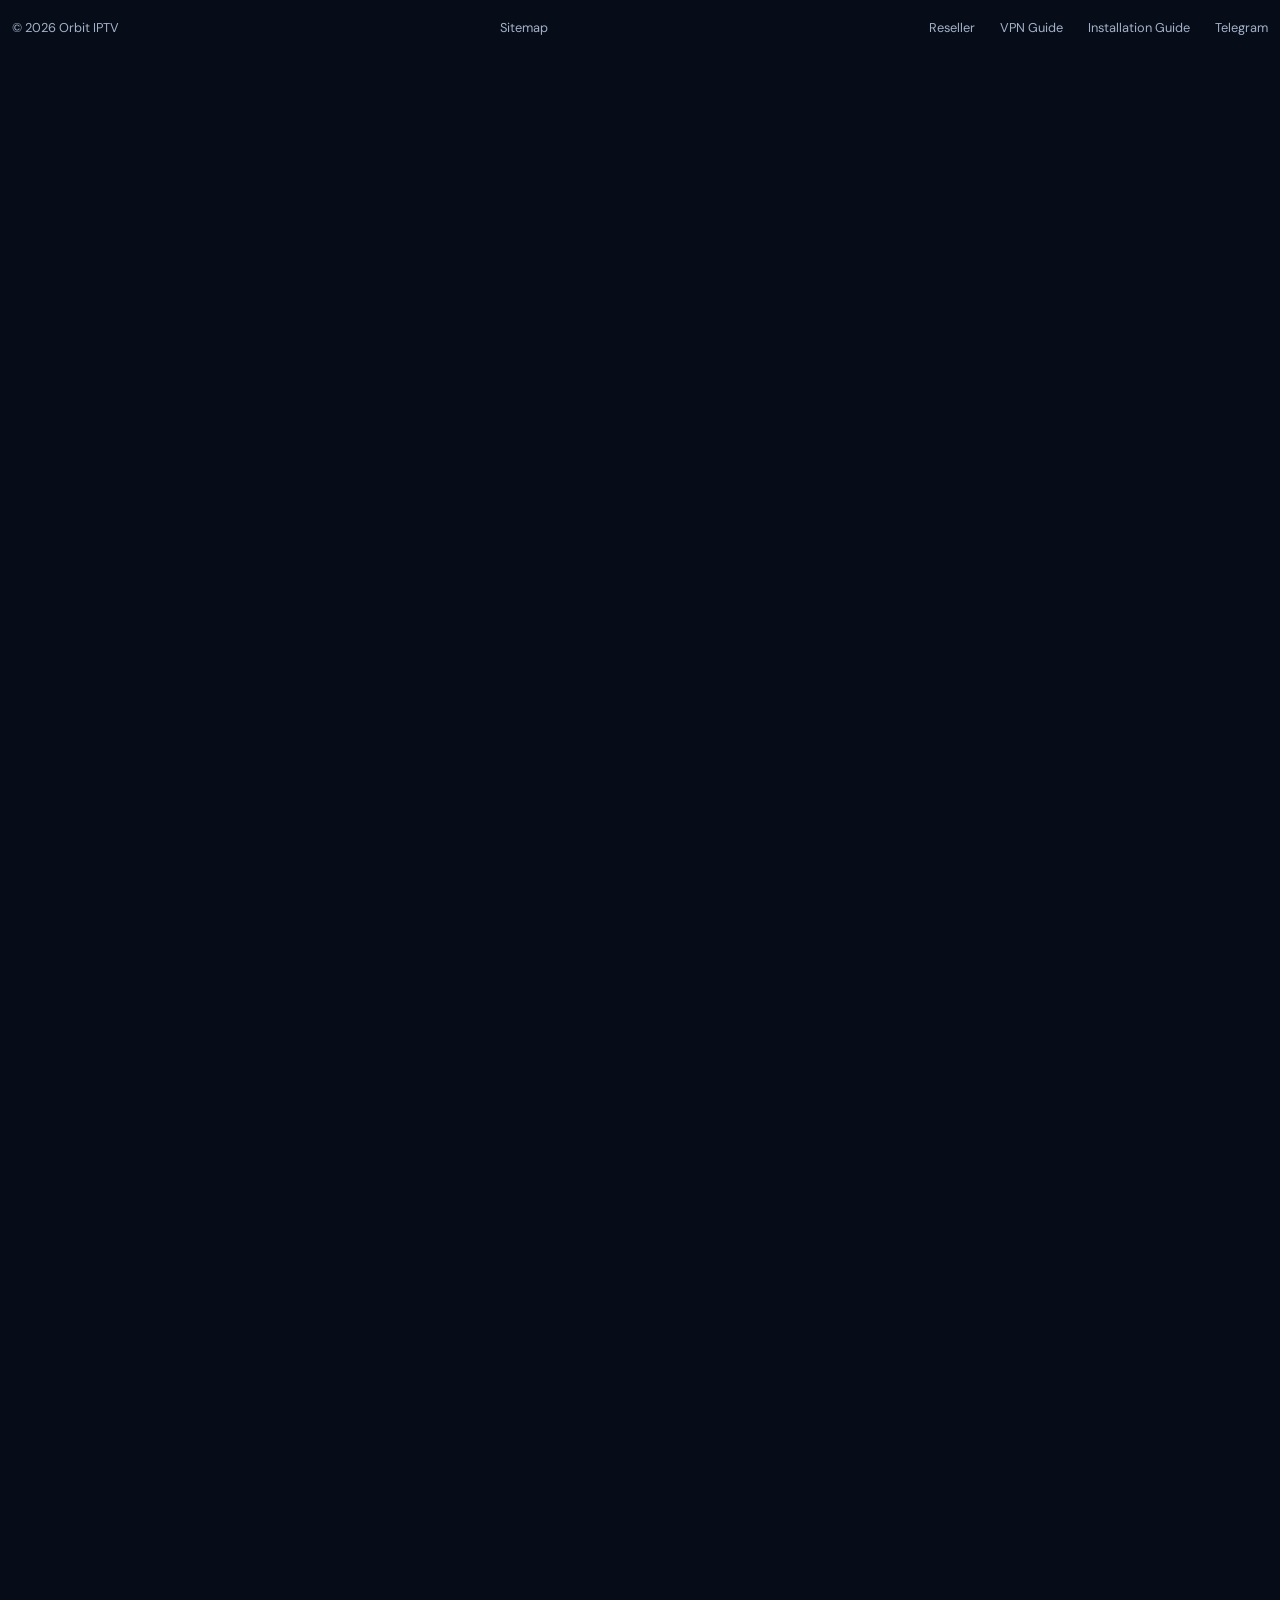
==== commit 2efbd99c: "Publish Orbit IPTV one-page multilingual website" ====
--- a/channels.html
+++ b/channels.html
@@ -1 +1 @@
-<!doctype html><html lang="en"><meta charset="utf-8"><meta http-equiv="refresh" content="0;url=./index.html#channels"><title>Channel List | Orbit IPTV</title><a href="./index.html#channels">Channel List</a></html>+<!doctype html><html lang="en"><meta charset="utf-8"><meta http-equiv="refresh" content="0;url=./index.html#channels"><link rel="canonical" href="https://orbitiptv.github.io/orbit-iptv-plus/"><meta name="robots" content="noindex,follow"><title>Channel List | Orbit IPTV</title><a href="./index.html#channels">Channel List</a></html>
